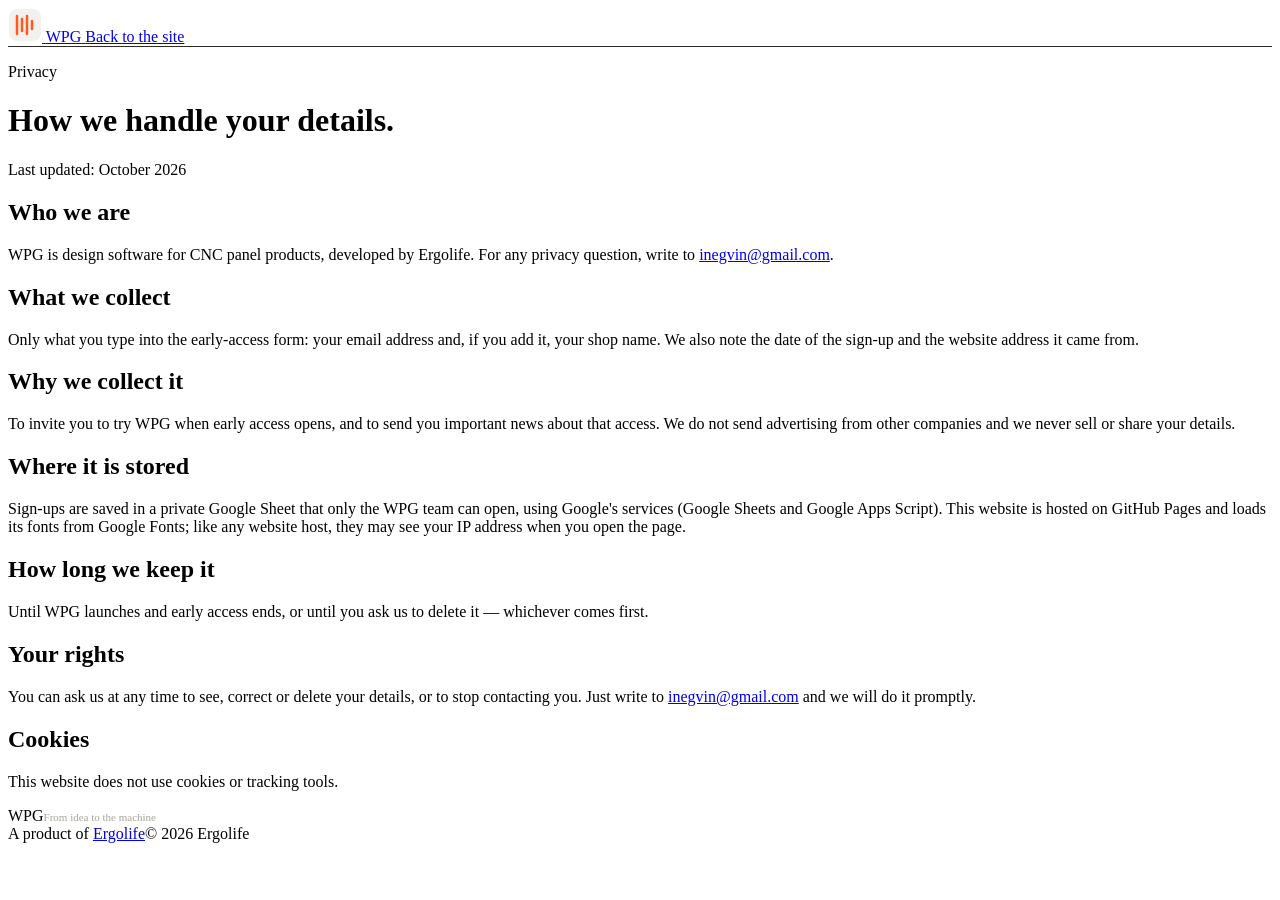
==== privacy.html @ 5a4cfd6c "Add files via upload" ====
<!doctype html>
<html lang="en">
<head>
  <meta charset="utf-8">
  <meta name="viewport" content="width=device-width, initial-scale=1">
  <title>Privacy — WPG</title>
  <meta name="description" content="How WPG handles the details you leave in the early-access form.">
  <meta name="robots" content="noindex">
  <link rel="icon" href="assets/favicon.svg" type="image/svg+xml">
  <link rel="preconnect" href="https://fonts.googleapis.com">
  <link rel="preconnect" href="https://fonts.gstatic.com" crossorigin>
  <link rel="stylesheet" href="https://fonts.googleapis.com/css2?family=Archivo:wdth,wght@62..125,300..900&amp;family=Instrument+Serif:ital@0;1&amp;family=JetBrains+Mono:wght@400;500&amp;display=swap">
  <link rel="stylesheet" href="css/styles.css">
</head>
<body>
<header class="site-footer" style="border-top:0;border-bottom:1px solid #2e2c29">
  <div class="wrap site-header__inner">
    <a class="brand" href="index.html" aria-label="WPG home">
      <svg width="34" height="34" viewBox="0 0 34 34" aria-hidden="true"><rect x="1" y="1" width="32" height="32" rx="8" fill="#F2F1EE"/><path d="M9 8v18M14 11v12M19 8v18M24 13v8" stroke="#FF5A1F" stroke-width="2.5" stroke-linecap="round"/></svg>
      <span class="brand__name">WPG</span>
    </a>
    <a class="btn btn--ghost btn--small" href="index.html">Back to the site</a>
  </div>
</header>

<main class="legal wrap">
  <p class="mono legal__tag">Privacy</p>
  <h1 class="display h2">How we handle <span class="serif">your details.</span></h1>
  <p class="legal__updated mono">Last updated: October 2026</p>

  <h2>Who we are</h2>
  <p>WPG is design software for CNC panel products, developed by Ergolife. For any privacy question, write to <a href="mailto:inegvin@gmail.com">inegvin@gmail.com</a>.</p>

  <h2>What we collect</h2>
  <p>Only what you type into the early-access form: your email address and, if you add it, your shop name. We also note the date of the sign-up and the website address it came from.</p>

  <h2>Why we collect it</h2>
  <p>To invite you to try WPG when early access opens, and to send you important news about that access. We do not send advertising from other companies and we never sell or share your details.</p>

  <h2>Where it is stored</h2>
  <p>Sign-ups are saved in a private Google Sheet that only the WPG team can open, using Google's services (Google Sheets and Google Apps Script). This website is hosted on GitHub Pages and loads its fonts from Google Fonts; like any website host, they may see your IP address when you open the page.</p>

  <h2>How long we keep it</h2>
  <p>Until WPG launches and early access ends, or until you ask us to delete it — whichever comes first.</p>

  <h2>Your rights</h2>
  <p>You can ask us at any time to see, correct or delete your details, or to stop contacting you. Just write to <a href="mailto:inegvin@gmail.com">inegvin@gmail.com</a> and we will do it promptly.</p>

  <h2>Cookies</h2>
  <p>This website does not use cookies or tracking tools.</p>
</main>

<footer class="site-footer">
  <div class="wrap site-footer__inner">
    <div class="site-footer__brand"><span class="brand__name">WPG</span><span class="mono" style="font-size:11px;color:#a8a49c">From idea to the machine</span></div>
    <div class="site-footer__links mono"><span class="owner">A product of <a href="https://ergolife.ua/" rel="noopener">Ergolife</a></span><span>© 2026 Ergolife</span></div>
  </div>
</footer>
</body>
</html>
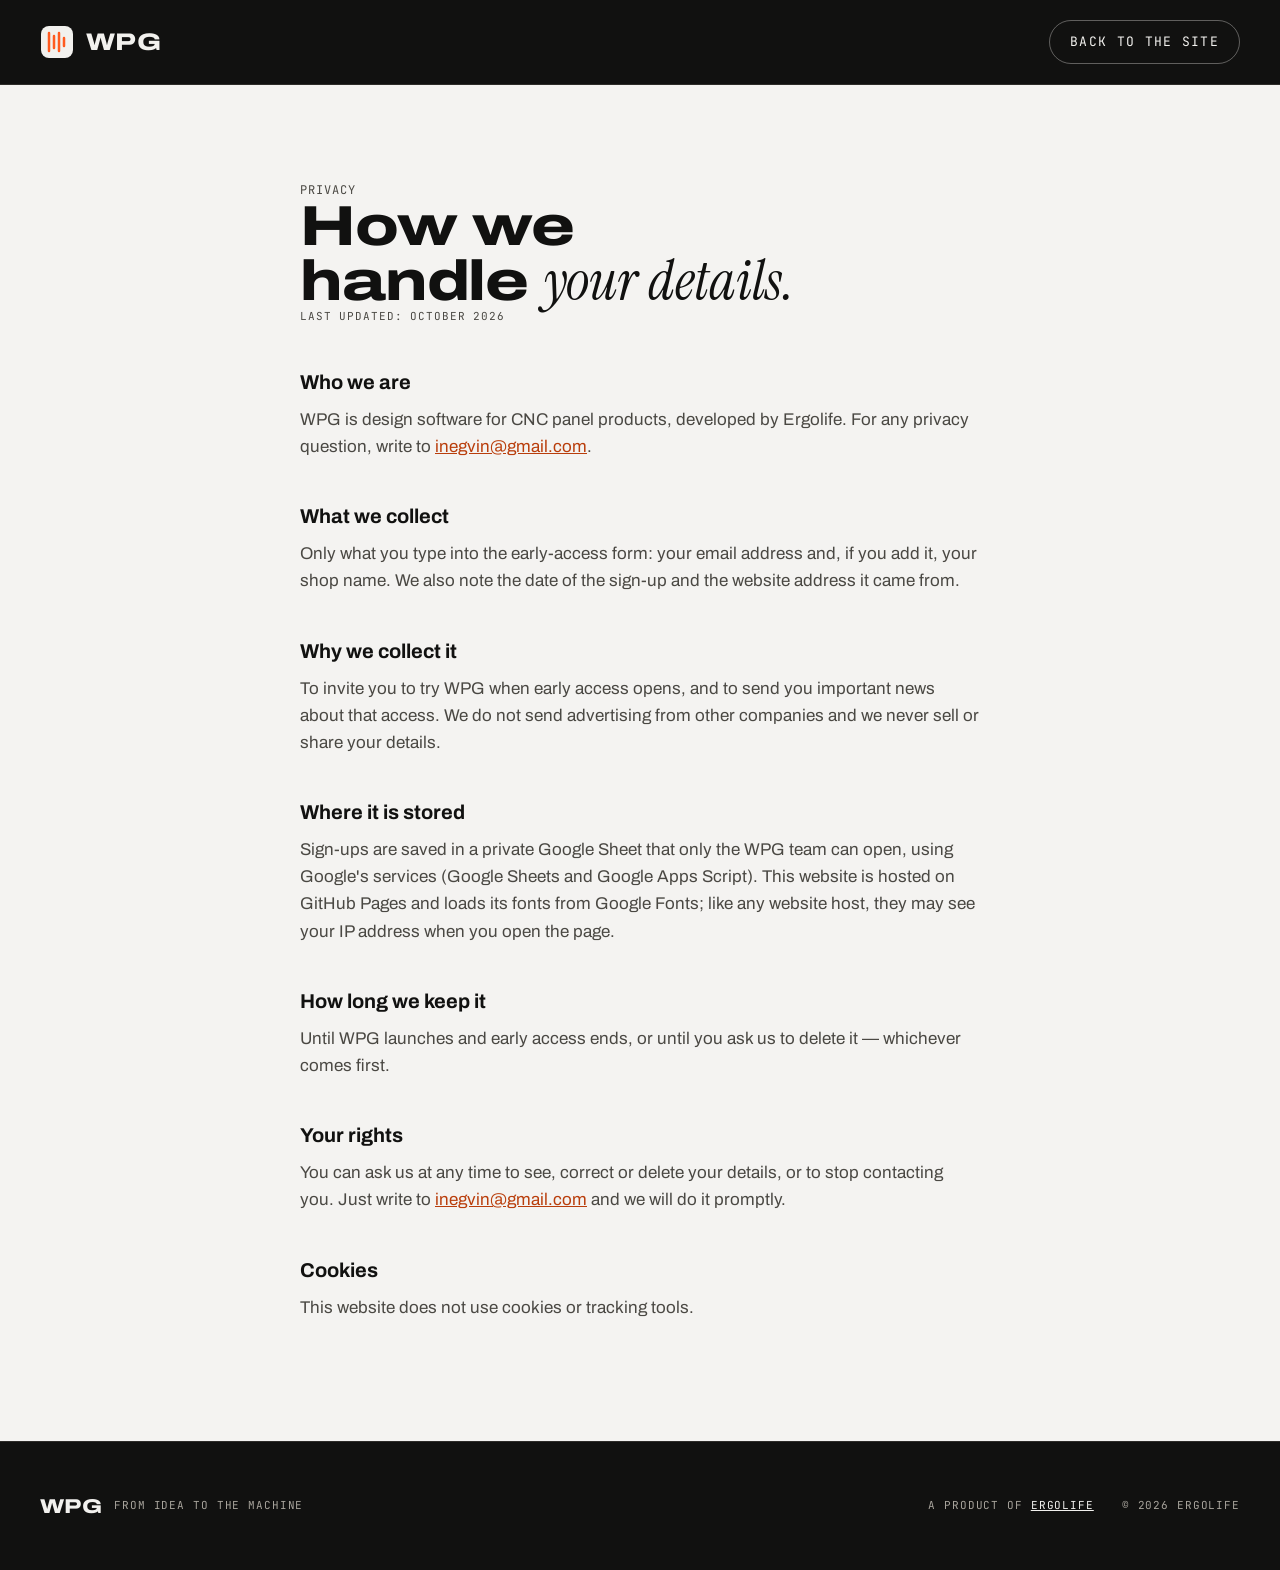
==== commit 753564e4: "Faster Web Page" ====
--- a/privacy.html
+++ b/privacy.html
@@ -9,7 +9,7 @@
   <link rel="icon" href="assets/favicon.svg" type="image/svg+xml">
   <link rel="preconnect" href="https://fonts.googleapis.com">
   <link rel="preconnect" href="https://fonts.gstatic.com" crossorigin>
-  <link rel="stylesheet" href="https://fonts.googleapis.com/css2?family=Archivo:wdth,wght@62..125,300..900&amp;family=Instrument+Serif:ital@0;1&amp;family=JetBrains+Mono:wght@400;500&amp;display=swap">
+  <link rel="stylesheet" href="https://fonts.googleapis.com/css2?family=Archivo:wdth,wght@100,400;100,600;100,700;125,800&amp;family=Instrument+Serif:ital@1&amp;family=JetBrains+Mono:wght@400;500&amp;display=swap">
   <link rel="stylesheet" href="css/styles.css">
 </head>
 <body>
--- a/css/styles.css
+++ b/css/styles.css
@@ -0,0 +1,474 @@
+/* ==========================================================================
+   WPG landing page — styles
+   1. Tokens  2. Base  3. Layout & type  4. Buttons  5. Header & hero
+   6. Sections  7. Interface fragments  8. Nesting  9. Output & guide
+   10. Slideshow  11. Sign-up  12. Footer  13. Motion  14. Responsive
+   ========================================================================== */
+
+/* 1. Tokens ---------------------------------------------------------------- */
+:root {
+  --ink: #111110;
+  --ink-2: #4a4843;
+  --ink-3: #5e5c57;
+  --paper: #f4f3f1;
+  --white: #ffffff;
+  --night: #111110;
+  --night-2: #0b0b0a;
+  --panel: #1e1e1d;
+  --panel-2: #262625;
+  --field: #2d2d2c;
+  --line-dark: #333230;
+  --line-light: #dad8d3;
+  --on-dark: #f2f1ee;
+  --on-dark-2: #c2beb6;
+  --on-dark-3: #9a968e;
+  --accent: #ff5a1f;
+  --accent-ink: #b93d0b;     /* orange for small text on light backgrounds */
+  --accent-deep: #7a3416;
+  --accent-tint: #3a2418;
+  --ok: #3dbe6e;
+
+  --font-display: "Archivo", system-ui, -apple-system, "Segoe UI", sans-serif;
+  --font-body: "Archivo", system-ui, -apple-system, "Segoe UI", sans-serif;
+  --font-serif: "Instrument Serif", Georgia, "Times New Roman", serif;
+  --font-mono: "JetBrains Mono", ui-monospace, Menlo, Consolas, monospace;
+
+  --wrap: 1280px;
+  --gutter: 40px;
+  --radius-lg: 28px;
+  --radius-md: 14px;
+  --ease: cubic-bezier(.2, .8, .2, 1);
+}
+
+/* 2. Base ------------------------------------------------------------------ */
+*, *::before, *::after { box-sizing: border-box; }
+html { scroll-behavior: smooth; -webkit-text-size-adjust: 100%; }
+body {
+  margin: 0;
+  background: var(--paper);
+  color: var(--ink);
+  font-family: var(--font-body);
+  font-size: 17px;
+  line-height: 1.6;
+  -webkit-font-smoothing: antialiased;
+  overflow-x: hidden;
+}
+img, svg { display: block; max-width: 100%; }
+[hidden] { display: none !important; }
+a { color: inherit; }
+button, input { font: inherit; }
+:focus-visible { outline: 2px solid var(--accent); outline-offset: 3px; }
+.visually-hidden {
+  position: absolute !important; width: 1px; height: 1px; padding: 0; margin: -1px;
+  overflow: hidden; clip: rect(0 0 0 0); white-space: nowrap; border: 0;
+}
+.skip-link {
+  position: absolute; left: 16px; top: -60px; z-index: 100;
+  background: var(--accent); color: var(--ink); padding: 10px 16px; border-radius: 8px;
+  font-weight: 700; text-decoration: none;
+}
+.skip-link:focus { top: 16px; }
+
+/* 3. Layout & type --------------------------------------------------------- */
+.wrap { width: 100%; max-width: var(--wrap); margin: 0 auto; padding: 0 var(--gutter); }
+.mono {
+  font-family: var(--font-mono);
+  font-size: 12px;
+  letter-spacing: .08em;
+  text-transform: uppercase;
+}
+.display {
+  font-family: var(--font-display);
+  font-stretch: 125%;
+  font-weight: 800;
+  letter-spacing: -.02em;
+  line-height: .95;
+  text-wrap: balance;
+  margin: 0;
+}
+.serif {
+  font-family: var(--font-serif);
+  font-style: italic;
+  font-weight: 400;
+  font-stretch: 100%;
+  letter-spacing: 0;
+}
+.lede { margin: 0; font-size: 18px; color: var(--ink-2); text-wrap: pretty; }
+.h1 { font-size: clamp(52px, 8.6vw, 124px); }
+.h2 { font-size: clamp(38px, 4.4vw, 58px); }
+.h3 { font-size: clamp(30px, 3vw, 40px); }
+
+/* 4. Buttons --------------------------------------------------------------- */
+.btn {
+  display: inline-flex; align-items: center; justify-content: center; gap: 10px;
+  min-height: 52px; padding: 0 26px;
+  border: 1px solid transparent; border-radius: 999px;
+  font-family: var(--font-mono); font-size: 13px; letter-spacing: .1em; text-transform: uppercase;
+  text-decoration: none; cursor: pointer;
+  transition: background-color .2s, border-color .2s, color .2s, transform .2s var(--ease);
+}
+.btn:active { transform: translateY(1px); }
+.btn--primary { background: var(--accent); color: var(--ink); }
+.btn--primary:hover { background: #ff7440; }
+.btn--ghost { border-color: rgba(242, 241, 238, .35); color: var(--on-dark); background: transparent; }
+.btn--ghost:hover { border-color: var(--on-dark); }
+.btn--small { min-height: 44px; padding: 0 20px; }
+
+/* 5. Header & hero --------------------------------------------------------- */
+.hero {
+  position: relative;
+  overflow: hidden;
+  background: var(--night-2);
+  color: var(--on-dark);
+  isolation: isolate;
+}
+.hero__bg {
+  position: absolute; inset: 0; z-index: -2;
+  width: 100%; height: 100%;
+  object-fit: cover; object-position: center 55%;
+  transform-origin: center 60%;
+  will-change: transform;
+}
+.hero__scrim {
+  position: absolute; inset: 0; z-index: -1;
+  background: linear-gradient(180deg,
+    rgba(11, 11, 10, .86) 0%,
+    rgba(11, 11, 10, .5) 34%,
+    rgba(11, 11, 10, .28) 62%,
+    rgba(11, 11, 10, .7) 86%,
+    var(--night-2) 100%);
+}
+.site-header { border-bottom: 1px solid rgba(242, 241, 238, .1); }
+.site-header__inner {
+  display: flex; align-items: center; justify-content: space-between; gap: 24px;
+  height: 84px;
+}
+.brand { display: flex; align-items: center; gap: 12px; text-decoration: none; color: var(--on-dark); }
+.brand__name { font-family: var(--font-display); font-stretch: 125%; font-weight: 800; font-size: 24px; letter-spacing: .02em; }
+.site-nav { display: flex; gap: 32px; }
+.site-nav a { text-decoration: none; color: #d8d4cc; transition: color .2s; }
+.site-nav a:hover { color: var(--accent); }
+
+.hero__content {
+  display: flex; flex-direction: column; align-items: center; gap: 28px;
+  text-align: center;
+  padding-top: 150px; padding-bottom: 300px;
+}
+.hero__eyebrow { margin: 0; color: var(--accent); }
+.hero__title { max-width: 1100px; }
+.hero__title .serif { color: var(--accent); font-size: 1.12em; }
+.hero__lede {
+  margin: 0; max-width: 640px; font-size: 19px; color: #e2ded6;
+  text-shadow: 0 1px 14px rgba(0, 0, 0, .7);
+}
+.hero__actions { display: flex; flex-wrap: wrap; justify-content: center; gap: 12px; }
+.hero__caption {
+  position: absolute; right: 0; left: 0; bottom: 36px;
+  display: flex; justify-content: flex-end;
+  color: #d8d4cc; text-shadow: 0 1px 8px rgba(0, 0, 0, .8);
+}
+.hero__caption span { font-size: 11px; }
+
+/* 6. Sections -------------------------------------------------------------- */
+.section { padding: 150px 0 140px; }
+.section--light { background: var(--paper); }
+.section--dark { background: var(--night); color: var(--on-dark); }
+.section--dark .lede { color: #b9b5ad; }
+.section--tight-top { padding-top: 40px; }
+/* soft fade from the section above into this one */
+.section--blend-dark, .section--blend-light { position: relative; }
+.section--blend-dark::before, .section--blend-light::before {
+  content: ""; position: absolute; left: 0; right: 0; top: -160px; height: 160px; pointer-events: none;
+}
+.section--blend-dark::before { background: linear-gradient(180deg, rgba(17, 17, 16, 0), var(--night)); }
+.section--blend-light::before { background: linear-gradient(180deg, rgba(244, 243, 241, 0), var(--paper)); }
+
+.chapter-head {
+  display: grid; grid-template-columns: minmax(0, 1fr) minmax(0, 1fr);
+  gap: 40px; align-items: end; margin-bottom: 56px;
+}
+.chapter-head__label { display: flex; align-items: baseline; gap: 20px; }
+.chapter-head__num {
+  font-family: var(--font-display); font-stretch: 125%; font-weight: 800;
+  font-size: 120px; line-height: .8; color: transparent;
+  -webkit-text-stroke: 1.5px var(--ink);
+}
+.section--dark .chapter-head__num { -webkit-text-stroke-color: var(--on-dark); }
+.chapter-head__tag { color: var(--accent-ink); }
+.section--dark .chapter-head__tag { color: var(--accent); }
+.chapter-head__text { display: flex; flex-direction: column; gap: 16px; }
+.section--dark .h2 .serif { color: var(--accent); }
+
+.sub-head {
+  display: flex; flex-wrap: wrap; justify-content: space-between; align-items: baseline; gap: 16px;
+  margin: 120px 0 28px;
+}
+.sub-head__note { font-size: 11px; color: var(--ink-3); }
+
+/* stage: a large image with interface fragments floating over it */
+.stage { position: relative; }
+.shot {
+  width: 100%; height: auto; aspect-ratio: 16 / 10; object-fit: cover;
+  border-radius: var(--radius-lg); background: #e3e1dc;
+  transition: filter .6s ease, opacity .35s ease;
+}
+.section--dark .shot { background: #1c1b19; }
+.shot-frame {
+  background: var(--white); border-radius: var(--radius-lg);
+  aspect-ratio: 16 / 10; overflow: hidden;
+  display: flex; align-items: center; justify-content: center;
+}
+.shot-frame img { height: 118%; width: auto; max-width: none; transition: opacity .35s ease; }
+.float { position: absolute; width: 300px; z-index: 1; }
+.float--wide { width: 320px; }
+.float--tl { left: -28px; top: 40px; }
+.float--tr { right: -28px; top: 40px; }
+.float--bl { left: -28px; bottom: 40px; }
+.float--br { right: -28px; bottom: 40px; }
+.is-swapping { opacity: .25; }
+
+/* 7. Interface fragments --------------------------------------------------- */
+.ui {
+  background: var(--panel); color: #e6e3dd;
+  border-radius: var(--radius-md); overflow: hidden;
+  box-shadow: 0 40px 80px -30px rgba(0, 0, 0, .55), inset 0 0 0 1px rgba(255, 255, 255, .07);
+  font-size: 13px; line-height: 1.35; text-align: left;
+}
+.ui__head {
+  display: flex; justify-content: space-between; align-items: center; gap: 8px;
+  padding: 10px 14px; background: var(--panel-2); border-bottom: 1px solid var(--line-dark);
+  font-family: var(--font-mono); font-size: 10.5px; letter-spacing: .08em; text-transform: uppercase;
+  color: var(--on-dark-2);
+}
+.ui__head--split { border-top: 1px solid var(--line-dark); }
+.ui__body { padding: 12px 14px; display: flex; flex-direction: column; gap: 7px; }
+.ui__body--tight { gap: 4px; }
+.ui__group {
+  font-family: var(--font-mono); font-size: 10px; letter-spacing: .1em; text-transform: uppercase;
+  color: var(--on-dark-3); padding-top: 6px;
+}
+.ui__group-row { display: flex; justify-content: space-between; align-items: center; padding-top: 6px; }
+.ui__group-row .ui__group { padding-top: 0; }
+.ui__plus {
+  width: 22px; height: 22px; border-radius: 6px; background: var(--field); color: var(--accent);
+  display: inline-flex; align-items: center; justify-content: center; font-weight: 700; font-size: 15px; line-height: 1;
+}
+.ui__item { display: flex; align-items: center; gap: 9px; padding: 7px 9px; border-radius: 7px; }
+.ui__item.is-on { background: var(--accent-tint); box-shadow: inset 0 0 0 1px rgba(255, 90, 31, .55); color: var(--white); }
+.ui__add { display: flex; align-items: center; gap: 8px; padding: 7px 9px; border-radius: 7px; border: 1px dashed #4a4842; color: var(--on-dark-2); }
+.ui__add b { color: var(--accent); }
+.tick { width: 14px; height: 14px; border-radius: 4px; background: var(--accent); flex: 0 0 auto; }
+.tick--off { background: #3a3a38; }
+.ui__row { display: grid; grid-template-columns: minmax(0, 1fr) 116px; align-items: center; gap: 10px; }
+.ui__label { color: var(--on-dark-2); }
+.ui__value, .ui__select {
+  background: var(--field); border-radius: 6px; padding: 5px 9px;
+  font-family: var(--font-mono); font-size: 11.5px; color: var(--on-dark);
+  white-space: nowrap; overflow: hidden; text-overflow: ellipsis;
+}
+.ui__value { text-align: right; }
+.ui__select { display: flex; justify-content: space-between; gap: 6px; font-family: var(--font-body); font-size: 13px; }
+.ui__slider { position: relative; height: 24px; background: var(--field); border-radius: 6px; overflow: hidden; font-family: var(--font-mono); font-size: 11.5px; }
+.ui__slider-fill { position: absolute; left: 0; top: 0; bottom: 0; background: var(--accent-deep); }
+.ui__slider-val { position: relative; display: block; text-align: right; padding: 4px 9px; color: var(--on-dark); }
+.ui__check { display: flex; justify-content: flex-end; }
+
+/* segmented choice (outline) */
+.seg { display: flex; gap: 3px; padding: 3px; background: var(--field); border-radius: 9px; }
+.seg__btn {
+  flex: 1; min-height: 44px; border: 0; border-radius: 7px; background: transparent;
+  color: var(--on-dark-2); font-weight: 600; font-size: 13px; cursor: pointer;
+  transition: background-color .2s, color .2s;
+}
+.seg__btn:hover { color: var(--white); }
+.seg__btn[aria-pressed="true"] { background: var(--accent); color: var(--ink); }
+
+/* radio-style options (slicer) */
+.options { display: flex; flex-direction: column; gap: 4px; padding-left: 22px; }
+.option {
+  display: flex; align-items: center; gap: 10px; width: 100%; min-height: 44px; padding: 0 12px;
+  border: 0; border-radius: 8px; background: #2a2a29; color: var(--on-dark-2);
+  font-weight: 600; font-size: 13px; text-align: left; cursor: pointer;
+  transition: background-color .25s, color .25s;
+}
+.option:hover { color: var(--white); }
+.option__dot { width: 14px; height: 14px; border-radius: 50%; border: 2px solid #6e6a62; flex: 0 0 auto; transition: background-color .25s, border-color .25s; }
+.option[aria-checked="true"] { background: var(--accent-tint); box-shadow: inset 0 0 0 1px rgba(255, 90, 31, .55); color: var(--white); }
+.option[aria-checked="true"] .option__dot { border-color: var(--accent); background: var(--accent); box-shadow: inset 0 0 0 2px var(--accent-tint); }
+
+/* material list */
+.material {
+  display: grid; grid-template-columns: 16px minmax(0, 1fr) auto; gap: 10px; align-items: center;
+  width: 100%; min-height: 44px; padding: 6px 10px; border: 0; border-radius: 8px;
+  background: transparent; color: #e6e3dd; font-size: 13px; text-align: left; cursor: pointer;
+}
+.material:hover { background: #2a2a29; }
+.material[aria-pressed="true"] { background: var(--accent-tint); box-shadow: inset 0 0 0 1px rgba(255, 90, 31, .55); color: var(--white); }
+.material small { font-family: var(--font-mono); font-size: 10.5px; color: var(--on-dark-3); }
+.material__swatch { width: 16px; height: 16px; border-radius: 50%; box-shadow: inset 0 0 0 1px rgba(255, 255, 255, .18); }
+
+.ui-btn {
+  width: 100%; min-height: 44px; margin-top: 6px; border: 0; border-radius: 9px;
+  background: var(--accent); color: var(--ink); font-weight: 700; font-size: 14px; cursor: pointer;
+}
+.ui-btn:hover { background: #ff7440; }
+
+/* 8. Nesting --------------------------------------------------------------- */
+.production { display: grid; grid-template-columns: minmax(0, 1fr) 320px; gap: 20px; align-items: start; }
+.production__side { display: flex; flex-direction: column; gap: 16px; }
+.sheets { background: #1a1a19; padding: 22px; display: grid; grid-template-columns: repeat(2, minmax(0, 1fr)); gap: 18px; }
+.sheet-wrap { display: flex; flex-direction: column; gap: 8px; }
+.sheet-wrap span { font-size: 10px; color: var(--on-dark-3); }
+.sheet { position: relative; aspect-ratio: 2 / 1; background: #2a2a28; border-radius: 4px; box-shadow: inset 0 0 0 1px #3e3d3a; }
+.piece {
+  position: absolute; left: 2%; width: 96%; height: 9.8%;
+  transition: transform .9s var(--ease);
+}
+.piece__face { position: absolute; inset: 0; background: #d9b98a; }
+.piece__notch { position: absolute; top: 0; width: 2%; height: 34%; background: #2a2a28; }
+.piece__tooth { position: absolute; top: 22%; width: 1.4%; height: 30%; background: #2a2a28; }
+.piece__num {
+  position: absolute; left: 1%; top: 12%;
+  font-family: var(--font-mono); font-size: 8px; line-height: 1; color: #2b2116;
+}
+
+/* 9. Output & guide -------------------------------------------------------- */
+.output { display: grid; grid-template-columns: 360px minmax(0, 1fr); gap: 48px; align-items: center; }
+.file { display: flex; align-items: center; gap: 9px; padding: 5px 2px; font-family: var(--font-mono); font-size: 11.5px; color: #6e6a62; transition: color .3s; }
+.file__dot { width: 14px; height: 14px; border-radius: 50%; border: 1.5px solid #4a4842; flex: 0 0 auto; transition: background-color .3s, border-color .3s; }
+.file.is-done { color: var(--on-dark); }
+.file.is-done .file__dot { border-color: var(--accent); background: var(--accent); }
+.check {
+  display: flex; align-items: center; gap: 12px; margin: 4px 14px 14px; padding: 12px 14px;
+  border-radius: 10px; background: #252524; color: #8e8a82; box-shadow: inset 0 0 0 1px var(--line-dark);
+  transition: background-color .3s, color .3s;
+}
+.check__icon {
+  width: 22px; height: 22px; border-radius: 50%; flex: 0 0 auto;
+  display: inline-flex; align-items: center; justify-content: center;
+  border: 1.5px solid #4a4842; color: transparent;
+}
+.check__text { display: flex; flex-direction: column; gap: 1px; }
+.check__text strong { font-size: 13px; }
+.check__text span { font-family: var(--font-mono); font-size: 10.5px; }
+.check.is-ok { background: #16261c; color: #cfebd9; box-shadow: inset 0 0 0 1px #2f6b45; }
+.check.is-ok .check__icon { background: var(--ok); border-color: var(--ok); color: #0e1a12; }
+
+.pages { position: relative; height: 620px; }
+.page {
+  position: absolute; width: 360px; aspect-ratio: 210 / 297; margin: 0;
+  background: var(--white); border-radius: 6px;
+  box-shadow: 0 40px 70px -30px rgba(17, 17, 16, .45), 0 0 0 1px #e2e0db;
+}
+.page--1 { left: 4%; top: 20px; transform: rotate(-4deg); }
+.page--2 { right: 4%; top: 60px; transform: rotate(3deg); }
+
+/* 10. Slideshow ------------------------------------------------------------ */
+.products-head {
+  display: flex; flex-wrap: wrap; justify-content: space-between; align-items: flex-end; gap: 32px;
+  margin-bottom: 64px;
+}
+.products-head__text { display: flex; flex-direction: column; gap: 16px; max-width: 760px; }
+.products-head .h2 { font-size: clamp(40px, 4.6vw, 64px); }
+.marquee { overflow: hidden; }
+.marquee + .marquee { margin-top: 20px; }
+.marquee__track { display: flex; gap: 20px; width: max-content; animation: marquee 70s linear infinite; }
+.marquee--reverse .marquee__track { animation-direction: reverse; animation-duration: 85s; }
+.marquee:hover .marquee__track, .is-paused .marquee__track, .is-offscreen .marquee__track { animation-play-state: paused; }
+@keyframes marquee { from { transform: translateX(0); } to { transform: translateX(-50%); } }
+.card {
+  position: relative; flex: 0 0 auto; width: 360px; height: 440px; margin: 0;
+  border-radius: 22px; overflow: hidden; background: #1c1b19;
+  transition: transform .45s var(--ease);
+}
+.card:hover { transform: scale(1.04); }
+.marquee--reverse .card { width: 300px; height: 360px; }
+.card img { position: absolute; inset: 0; width: 100%; height: 100%; object-fit: cover; }
+.card::after { content: ""; position: absolute; inset: 0; background: linear-gradient(180deg, rgba(0, 0, 0, 0) 45%, rgba(0, 0, 0, .75) 100%); }
+.card figcaption { position: absolute; left: 20px; right: 20px; bottom: 20px; z-index: 1; display: flex; flex-direction: column; gap: 4px; }
+.card__meta { font-size: 11px; color: #c9c5bd; }
+.card__name { font-family: var(--font-display); font-stretch: 125%; font-weight: 800; font-size: 24px; line-height: 1.05; color: var(--on-dark); }
+
+/* 11. Sign-up -------------------------------------------------------------- */
+.signup { margin-top: 160px; padding-top: 120px; border-top: 1px solid #2e2c29; }
+.signup__status { margin: 0; color: var(--accent); display: flex; align-items: center; gap: 10px; }
+.live-dot { width: 10px; height: 10px; border-radius: 50%; background: var(--accent); animation: blink 1.4s ease-in-out infinite; }
+@keyframes blink { 0%, 100% { opacity: 1; } 50% { opacity: .25; } }
+.signup .h2 { font-size: clamp(40px, 4.6vw, 64px); }
+.signup-form {
+  display: grid; grid-template-columns: minmax(0, 1fr) minmax(0, 1fr) auto; gap: 16px 14px; align-items: end;
+  background: var(--panel); border-radius: 22px; padding: 32px;
+  box-shadow: inset 0 0 0 1px rgba(255, 255, 255, .07);
+}
+.field { display: flex; flex-direction: column; gap: 8px; }
+.field label { font-size: 11px; color: var(--on-dark-2); }
+.field input {
+  height: 52px; padding: 0 16px; border-radius: 10px;
+  background: var(--field); border: 1px solid #4a4842; color: var(--on-dark); font-size: 16px;
+}
+.field input::placeholder { color: #8e8a82; }
+.field input:hover { border-color: #6e6a62; }
+.field input:focus { outline: 2px solid var(--accent); outline-offset: 1px; }
+.field input[aria-invalid="true"] { border-color: #ff7a6b; }
+.signup-form .btn { border-radius: 10px; }
+.signup-form .btn[disabled] { opacity: .6; cursor: progress; }
+.signup-form__note { grid-column: 1 / -1; margin: 0; font-size: 14px; color: var(--on-dark-3); }
+.signup-form__note a { color: var(--on-dark-2); }
+.signup-form__msg { grid-column: 1 / -1; margin: 0; font-size: 15px; min-height: 1.6em; }
+.signup-form__msg.is-ok { color: #8fe0ad; }
+.signup-form__msg.is-error { color: #ff9b8f; }
+.hp { position: absolute; left: -9999px; width: 1px; height: 1px; overflow: hidden; }
+
+/* 12. Footer --------------------------------------------------------------- */
+.site-footer { background: var(--night); color: var(--on-dark); border-top: 1px solid #2e2c29; }
+.site-footer__inner { display: flex; flex-wrap: wrap; justify-content: space-between; align-items: center; gap: 24px; padding-top: 48px; padding-bottom: 48px; }
+.site-footer__brand { display: flex; align-items: center; gap: 12px; }
+.site-footer__brand .brand__name { font-size: 20px; }
+.site-footer__links { display: flex; flex-wrap: wrap; gap: 12px 28px; font-size: 11px; color: #a8a49c; }
+.site-footer__links a { color: #a8a49c; }
+.site-footer__links a:hover { color: var(--on-dark); }
+.site-footer__links .owner a { color: var(--on-dark); }
+
+/* Privacy page */
+.legal { max-width: 760px; padding-top: 96px; padding-bottom: 120px; }
+.legal__tag { color: var(--accent-ink); margin: 0 0 16px; }
+.legal__updated { color: var(--ink-3); font-size: 11px; margin: 20px 0 48px; }
+.legal h2 { font-size: 20px; margin: 40px 0 8px; }
+.legal p { margin: 0; color: var(--ink-2); }
+.legal a { color: var(--accent-ink); }
+
+/* 13. Motion --------------------------------------------------------------- */
+/* Elements only move into place; they never fade, so colours stay full-strength. */
+.js [data-reveal] { transform: translateY(36px); transition: transform .9s var(--ease); }
+.js [data-reveal="grow"] { transform: scale(.94); }
+.js [data-reveal="pop"] { transform: translateY(48px) scale(.96); }
+.js [data-reveal].is-visible { transform: none; }
+.float[data-reveal] { transition-delay: .15s; }
+
+@media (prefers-reduced-motion: reduce) {
+  html { scroll-behavior: auto; }
+  .js [data-reveal] { transform: none !important; transition: none !important; }
+  .marquee__track, .live-dot { animation: none !important; }
+  .piece { transition: none; }
+  .hero__bg { transform: none !important; }
+}
+
+/* 14. Responsive ----------------------------------------------------------- */
+@media (max-width: 1000px) {
+  :root { --gutter: 20px; }
+  .site-nav { display: none; }
+  .hero__content { padding-top: 96px; padding-bottom: 200px; }
+  .section { padding: 100px 0; }
+  .section--tight-top { padding-top: 24px; }
+  .chapter-head, .production, .output { grid-template-columns: minmax(0, 1fr); gap: 24px; }
+  .chapter-head__num { font-size: 72px; }
+  .stage { display: flex; flex-direction: column; }
+  .float, .float--wide { position: static; width: auto; margin-top: 16px; }
+  .sheets { grid-template-columns: minmax(0, 1fr); }
+  .pages { height: auto; display: flex; flex-direction: column; align-items: center; gap: 20px; }
+  .page { position: relative; left: auto; right: auto; top: auto; transform: none; width: 100%; max-width: 360px; }
+  .card { width: 260px; height: 320px; }
+  .marquee--reverse .card { width: 220px; height: 270px; }
+  .signup { margin-top: 100px; padding-top: 80px; }
+  .signup-form { grid-template-columns: minmax(0, 1fr); padding: 22px; }
+}
